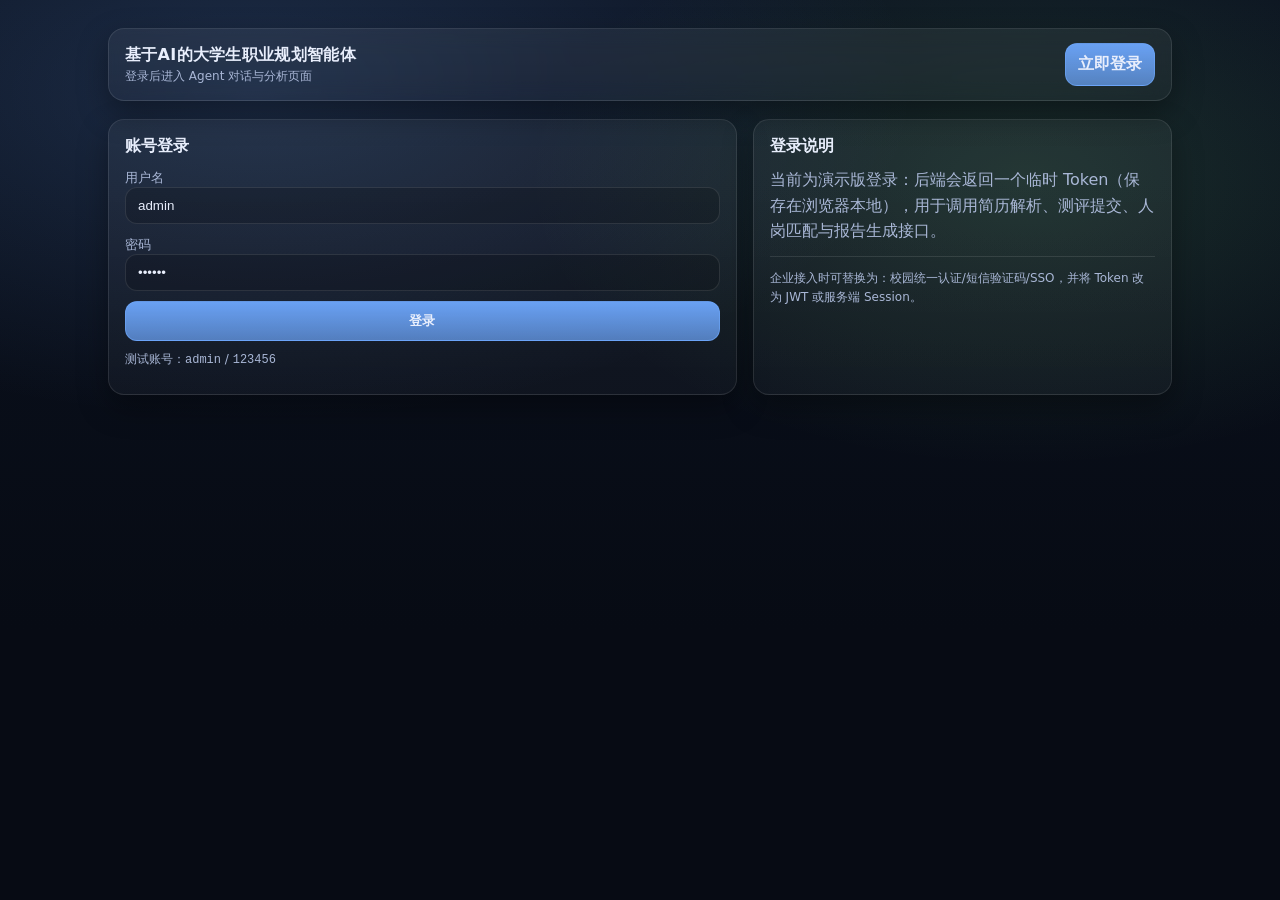
==== chat.html @ 09605bc5 "Initial commit: CareerAid AI project" ====
<!doctype html>
<html lang="zh-CN">
  <head>
    <meta charset="utf-8" />
    <meta name="viewport" content="width=device-width, initial-scale=1" />
    <title>Agent对话 - 基于AI的大学生职业规划智能体</title>
    <link rel="stylesheet" href="static/style.css" />
  </head>
  <body>
    <div class="container">
      <div class="topbar">
        <div class="brand">
          <div class="title">Agent 对话（核心）</div>
          <div class="subtitle">对话记录保存在 SQLite，跳转返回不丢失</div>
        </div>
        <div class="nav"></div>
      </div>

      <div class="card" style="margin-top:18px">
        <h2>对话区</h2>
        <div class="chat" id="chat" style="max-height:520px;overflow:auto"></div>
        <div class="hr"></div>
        <div class="form">
          <div>
            <label>输入框（回车发送）</label>
            <input id="input" placeholder="例如：请结合我的简历和测评，分析我适合的岗位，并给出短期行动计划" />
          </div>
          <div style="display:flex;gap:10px;flex-wrap:wrap">
            <button class="btn primary" id="send">发送</button>
            <span class="hint" id="status"></span>
          </div>
        </div>
      </div>
    </div>

    <script src="static/app.js"></script>
    <script>
      CareerAid.mountTopbar("chat");
      if (!CareerAid.requireAuth()) throw new Error("not authed");

      const chatEl = CareerAid.qs("chat");
      const inputEl = CareerAid.qs("input");
      const statusEl = CareerAid.qs("status");

      function addBubble(role, text) {
        const div = document.createElement("div");
        div.className = "bubble " + (role === "user" ? "user" : "ai");
        div.innerHTML =
          '<div class="who">' +
          (role === "user" ? "你" : "AI助手") +
          '</div><pre>' +
          CareerAid.escapeHtml(text) +
          "</pre>";
        chatEl.appendChild(div);
        chatEl.scrollTop = chatEl.scrollHeight;
      }

      async function refreshMe() {
        try {
          const me = await CareerAid.apiFetch("/me");
          const s = me.student || {};
          statusEl.textContent = "当前登录账号：" + (s.username || "") + "，学生ID：" + (s.id || "");
        } catch (e) {
          statusEl.textContent = e.message || String(e);
        }
      }

      async function loadHistory() {
        const data = await CareerAid.apiFetch("/chat/history?limit=200");
        chatEl.innerHTML = "";
        const msgs = data.messages || [];
        if (!msgs.length) {
          // 开场白（后端也会写入引导，但这里先展示）
          addBubble("ai", "你好！我是你的 AI 职业规划助手，先点击顶部【简历上传】按钮上传简历，我来为你解析个人能力画像吧～");
          return;
        }
        for (const m of msgs) {
          if (m.role === "user") addBubble("user", m.content);
          else if (m.role === "ai") addBubble("ai", m.content);
        }
      }

      async function send() {
        const text = inputEl.value.trim();
        if (!text) return;
        inputEl.value = "";
        addBubble("user", text);
        try {
          const res = await CareerAid.apiFetch("/chat/send", {
            method: "POST",
            headers: { "Content-Type": "application/json" },
            body: JSON.stringify({ text }),
          });
          addBubble("ai", res.reply || "（无回复）");
          await refreshMe();
        } catch (e) {
          addBubble("ai", "发送失败：" + (e.message || String(e)));
        }
      }

      CareerAid.qs("send").addEventListener("click", send);
      inputEl.addEventListener("keydown", (e) => {
        if (e.key === "Enter") {
          e.preventDefault();
          send();
        }
      });

      refreshMe();
      loadHistory();
    </script>
  </body>
</html>
---- static/style.css ----
/* 基础布局 */
:root{
  --bg:#0b1220;
  --panel:#0f1b33;
  --panel2:#101f3d;
  --text:#e8eefc;
  --muted:#a9b7d6;
  --primary:#6ea8fe;
  --primary2:#7ee787;
  --danger:#ff6b6b;
  --border:rgba(255,255,255,.10);
  --shadow:0 12px 30px rgba(0,0,0,.35);
  --radius:16px;
}
*{box-sizing:border-box}
html,body{height:100%}
body{
  margin:0;
  font-family: ui-sans-serif, system-ui, -apple-system, "Segoe UI", Roboto, Helvetica, Arial, "Microsoft YaHei", sans-serif;
  background: radial-gradient(1200px 600px at 20% 10%, rgba(110,168,254,.18), transparent 55%),
              radial-gradient(900px 520px at 80% 20%, rgba(126,231,135,.14), transparent 55%),
              linear-gradient(180deg, var(--bg), #070b14 70%);
  color:var(--text);
}
a{color:inherit;text-decoration:none}

.container{max-width:1100px;margin:0 auto;padding:28px 18px 48px}
.topbar{
  display:flex;align-items:center;justify-content:space-between;gap:14px;
  padding:14px 16px;border:1px solid var(--border);
  background:linear-gradient(180deg, rgba(255,255,255,.06), rgba(255,255,255,.03));
  border-radius:var(--radius);
  box-shadow:var(--shadow);
  position:sticky;top:14px;backdrop-filter: blur(10px);
}
.brand{
  display:flex;flex-direction:column;gap:2px;
}
.brand .title{font-weight:800;letter-spacing:.3px}
.brand .subtitle{color:var(--muted);font-size:12px}
.nav{
  display:flex;flex-wrap:wrap;gap:10px;justify-content:flex-end
}
.btn{
  border:1px solid var(--border);
  background:rgba(255,255,255,.06);
  color:var(--text);
  padding:10px 12px;border-radius:12px;
  cursor:pointer;
  transition:transform .06s ease, background .15s ease, border-color .15s ease;
  font-weight:650;
}
.btn:hover{background:rgba(255,255,255,.10);border-color:rgba(110,168,254,.45)}
.btn:active{transform:translateY(1px)}
.btn.primary{
  background:linear-gradient(180deg, rgba(110,168,254,.95), rgba(110,168,254,.70));
  border-color:rgba(110,168,254,.6);
}
.btn.success{
  background:linear-gradient(180deg, rgba(126,231,135,.95), rgba(126,231,135,.65));
  border-color:rgba(126,231,135,.55);
}
.btn.danger{
  background:rgba(255,107,107,.12);
  border-color:rgba(255,107,107,.35);
}

.grid{display:grid;grid-template-columns: 1.2fr .8fr;gap:16px;margin-top:18px}
@media (max-width: 900px){.grid{grid-template-columns:1fr}}

.card{
  border:1px solid var(--border);
  background:linear-gradient(180deg, rgba(255,255,255,.05), rgba(255,255,255,.03));
  border-radius:var(--radius);
  box-shadow:var(--shadow);
  padding:16px;
}
.card h2{margin:0 0 10px;font-size:16px}
.card p{margin:8px 0;color:var(--muted);line-height:1.6}

.form{
  display:grid;gap:10px
}
label{font-size:13px;color:var(--muted)}
input, textarea, select{
  width:100%;
  border:1px solid var(--border);
  background:rgba(0,0,0,.18);
  color:var(--text);
  padding:10px 12px;
  border-radius:12px;
  outline:none;
}
textarea{min-height:120px;resize:vertical}
.row{display:grid;grid-template-columns:1fr 1fr;gap:10px}
@media (max-width: 700px){.row{grid-template-columns:1fr}}

.hint{font-size:12px;color:var(--muted)}
.mono{font-family: ui-monospace, SFMono-Regular, Menlo, Monaco, Consolas, "Liberation Mono", "Courier New", monospace}
.badge{
  display:inline-flex;align-items:center;gap:6px;
  border:1px solid var(--border);
  padding:6px 10px;border-radius:999px;
  background:rgba(255,255,255,.06);
  color:var(--muted);
  font-size:12px;
}
.list{display:grid;gap:10px}
.item{
  border:1px solid var(--border);
  border-radius:14px;
  background:rgba(255,255,255,.04);
  padding:12px;
}
.item .meta{display:flex;gap:10px;flex-wrap:wrap;color:var(--muted);font-size:12px}
.item .title{font-weight:800;margin-bottom:6px}
.score{
  font-weight:900;
  color:var(--text);
}
.score.good{color:var(--primary2)}
.score.mid{color:var(--primary)}
.score.bad{color:var(--danger)}
.hr{height:1px;background:var(--border);margin:12px 0}

.chat{
  display:grid;gap:10px
}
.bubble{
  border:1px solid var(--border);
  background:rgba(255,255,255,.05);
  border-radius:16px;
  padding:12px 12px;
}
.bubble.user{border-color:rgba(110,168,254,.35);background:rgba(110,168,254,.10)}
.bubble.ai{border-color:rgba(126,231,135,.25);background:rgba(126,231,135,.08)}
.bubble .who{font-size:12px;color:var(--muted);margin-bottom:6px}
.bubble pre{
  margin:0;
  white-space:pre-wrap;
  word-break:break-word;
  line-height:1.6;
}

.footer-note{margin-top:16px;color:var(--muted);font-size:12px}
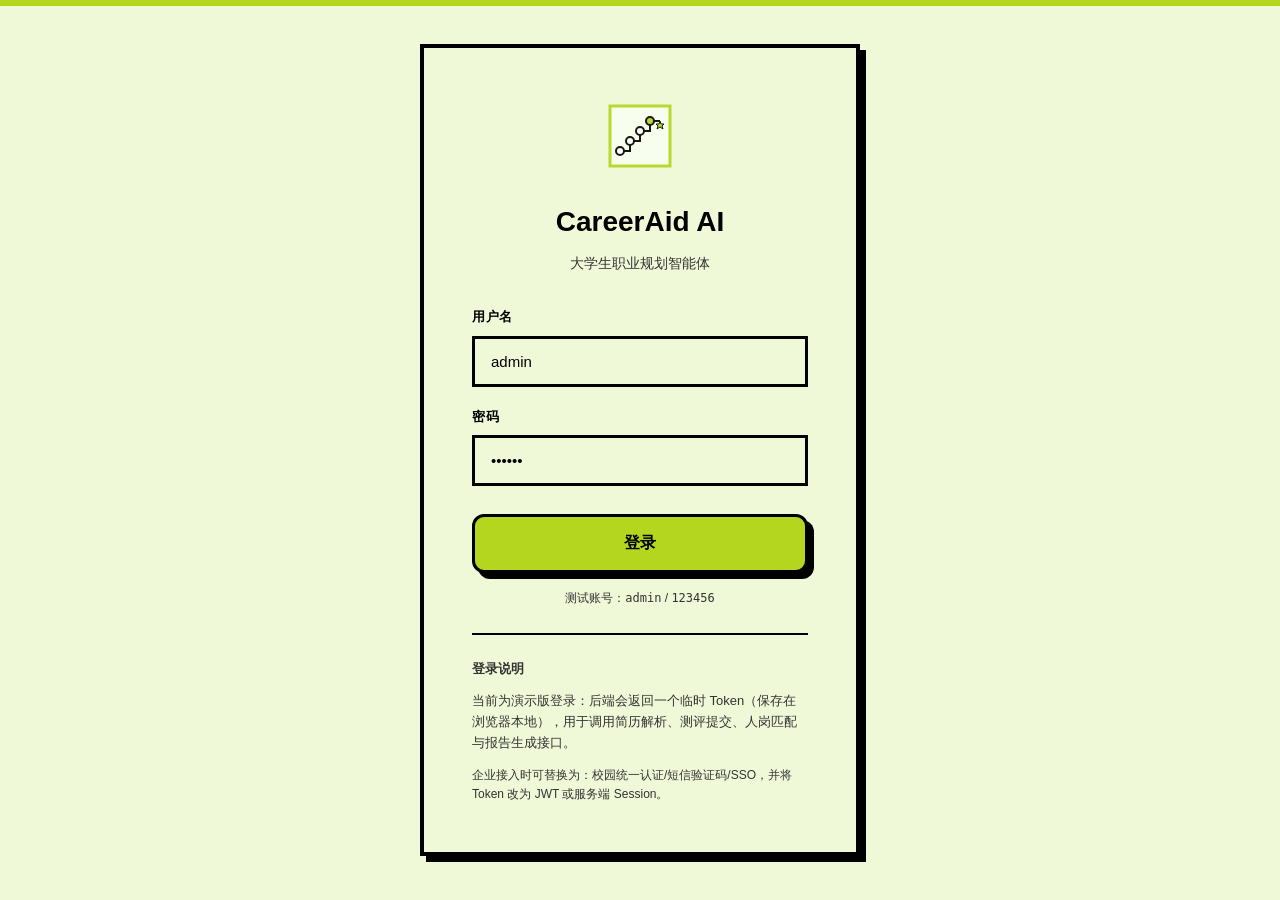
==== commit 25ac1139: "增加了博弈算法 岗位画像" ====
--- a/chat.html
+++ b/chat.html
@@ -3,80 +3,169 @@
   <head>
     <meta charset="utf-8" />
     <meta name="viewport" content="width=device-width, initial-scale=1" />
-    <title>Agent对话 - 基于AI的大学生职业规划智能体</title>
+    <title>AI对话 - CareerAid AI</title>
     <link rel="stylesheet" href="static/style.css" />
   </head>
   <body>
-    <div class="container">
-      <div class="topbar">
-        <div class="brand">
-          <div class="title">Agent 对话（核心）</div>
-          <div class="subtitle">对话记录保存在 SQLite，跳转返回不丢失</div>
+    <div class="app-layout">
+      <!-- 侧边栏 -->
+      <aside class="sidebar">
+        <div class="sidebar-brand">
+          <div class="logo">CareerAid AI</div>
+          <div class="tagline">大学生职业规划智能体</div>
         </div>
-        <div class="nav"></div>
-      </div>
-
-      <div class="card" style="margin-top:18px">
-        <h2>对话区</h2>
-        <div class="chat" id="chat" style="max-height:520px;overflow:auto"></div>
-        <div class="hr"></div>
-        <div class="form">
-          <div>
-            <label>输入框（回车发送）</label>
-            <input id="input" placeholder="例如：请结合我的简历和测评，分析我适合的岗位，并给出短期行动计划" />
-          </div>
-          <div style="display:flex;gap:10px;flex-wrap:wrap">
-            <button class="btn primary" id="send">发送</button>
-            <span class="hint" id="status"></span>
-          </div>
+        
+        <nav class="sidebar-nav">
+          <div class="nav-section">
+            <div class="nav-section-title">核心功能</div>
+            <a class="nav-item" href="upload.html">
+              <svg class="nav-icon" viewBox="0 0 24 24"><path d="M14 2H6a2 2 0 0 0-2 2v16a2 2 0 0 0 2 2h12a2 2 0 0 0 2-2V8z"/><polyline points="14 2 14 8 20 8"/><line x1="16" y1="13" x2="8" y2="13"/><line x1="16" y1="17" x2="8" y2="17"/><polyline points="10 9 9 9 8 9"/></svg>
+              简历解析
+            </a>
+            <a class="nav-item" href="test.html">
+              <svg class="nav-icon" viewBox="0 0 24 24"><circle cx="12" cy="12" r="10"/><path d="M9.09 9a3 3 0 0 1 5.83 1c0 2-3 3-3 3"/><line x1="12" y1="17" x2="12.01" y2="17"/></svg>
+              性格测评
+            </a>
+            <a class="nav-item" href="match.html">
+              <svg class="nav-icon" viewBox="0 0 24 24"><path d="M12 2l3.09 6.26L22 9.27l-5 4.87 1.18 6.88L12 17.77l-6.18 3.25L7 14.14 2 9.27l6.91-1.01L12 2z"/></svg>
+              人岗匹配
+            </a>
+            <a class="nav-item" href="report.html">
+              <svg class="nav-icon" viewBox="0 0 24 24"><path d="M14 2H6a2 2 0 0 0-2 2v16a2 2 0 0 0 2 2h12a2 2 0 0 0 2-2V8z"/><polyline points="14 2 14 8 20 8"/><line x1="16" y1="13" x2="8" y2="13"/><line x1="16" y1="17" x2="8" y2="17"/></svg>
+              报告生成
+            </a>
+          </div>
+          
+          <div class="nav-section">
+            <div class="nav-section-title">更多</div>
+            <a class="nav-item active" href="chat.html">
+              <svg class="nav-icon" viewBox="0 0 24 24"><path d="M21 11.5a8.38 8.38 0 0 1-.9 3.8 8.5 8.5 0 0 1-7.6 4.7 8.38 8.38 0 0 1-3.8-.9L3 21l1.9-5.7a8.38 8.38 0 0 1-.9-3.8 8.5 8.5 0 0 1 4.7-7.6 8.38 8.38 0 0 1 3.8-.9h.5a8.48 8.48 0 0 1 8 8v.5z"/></svg>
+              AI对话
+            </a>
+            <a class="nav-item" href="job.html">
+              <svg class="nav-icon" viewBox="0 0 24 24"><rect x="2" y="7" width="20" height="14" rx="2" ry="2"/><path d="M16 21V5a2 2 0 0 0-2-2h-4a2 2 0 0 0-2 2v16"/></svg>
+              岗位列表
+            </a>
+          </div>
+        </nav>
+        
+        <div class="sidebar-footer">
+          <div class="user-info" id="userInfo">
+            <div class="user-avatar">U</div>
+            <div class="user-meta">
+              <div class="user-name" id="userName">用户</div>
+              <div class="user-role">学生</div>
+            </div>
+          </div>
+          <button class="btn btn-danger" style="width:100%;margin-top:12px" id="logoutBtn">退出登录</button>
         </div>
-      </div>
+      </aside>
+
+      <!-- 主内容区 -->
+      <main class="main-content">
+        <header class="topbar">
+          <button class="menu-toggle" id="menuToggle">
+            <svg width="20" height="20" viewBox="0 0 24 24" fill="none" stroke="currentColor" stroke-width="2"><line x1="3" y1="12" x2="21" y2="12"/><line x1="3" y1="6" x2="21" y2="6"/><line x1="3" y1="18" x2="21" y2="18"/></svg>
+          </button>
+          <h1 class="topbar-title">AI对话</h1>
+          <div class="topbar-actions">
+            <span class="badge badge-secondary" id="status">加载中...</span>
+          </div>
+        </header>
+
+        <div class="page-content">
+          <!-- 单栏布局 -->
+          <div class="asymmetric-grid single">
+            <div class="card" style="padding:0;overflow:hidden">
+              <div class="card-header" style="margin:0;padding:20px 24px;border-bottom:var(--border-width) solid var(--border)">
+                <div>
+                  <h2 class="card-title">职业规划助手</h2>
+                  <p class="card-subtitle">基于你的简历和测评结果提供建议</p>
+                </div>
+                <!-- 简约线条插画 -->
+                <svg width="50" height="50" viewBox="0 0 60 60" class="illustration" style="opacity: 0.9;">
+                  <rect x="15" y="25" width="30" height="20" stroke="var(--primary)" stroke-width="2" fill="var(--primary-light)"/>
+                  <circle cx="30" cy="18" r="8" stroke="#000" stroke-width="2" fill="#fff"/>
+                  <line x1="22" y1="35" x2="38" y2="35" stroke="#000" stroke-width="2"/>
+                </svg>
+              </div>
+              
+              <!-- 聊天区域 -->
+              <div class="chat-messages" id="chat" style="height:500px;background:var(--bg)"></div>
+              
+              <!-- 输入区域 -->
+              <div class="chat-input-area" style="border-top:var(--border-width) solid var(--border);margin:0">
+                <input class="chat-input" id="input" placeholder="输入消息，回车发送...例如：请结合我的简历和测评，分析我适合的岗位" />
+                <button class="btn btn-primary" id="send" style="box-shadow:none">
+                  <svg width="18" height="18" viewBox="0 0 24 24" fill="none" stroke="currentColor" stroke-width="2"><line x1="22" y1="2" x2="11" y2="13"/><polygon points="22 2 15 22 11 13 2 9 22 2"/></svg>
+                </button>
+              </div>
+            </div>
+          </div>
+        </div>
+      </main>
     </div>
 
     <script src="static/app.js"></script>
     <script>
-      CareerAid.mountTopbar("chat");
       if (!CareerAid.requireAuth()) throw new Error("not authed");
+      
+      // 加载用户信息
+      CareerAid.apiFetch('/me').then(data => {
+        const s = data.student || {};
+        document.getElementById('userName').textContent = s.username || '用户';
+        document.querySelector('.user-avatar').textContent = (s.username || 'U')[0].toUpperCase();
+        document.getElementById('status').textContent = `当前账号：${s.username || ''}`;
+      }).catch((e) => {
+        document.getElementById('status').textContent = e.message || '加载失败';
+      });
+      
+      // 退出登录
+      document.getElementById('logoutBtn').addEventListener('click', () => {
+        CareerAid.clearToken();
+        window.location.href = 'index.html';
+      });
+      
+      // 移动端菜单
+      document.getElementById('menuToggle').addEventListener('click', () => {
+        document.querySelector('.sidebar').classList.toggle('open');
+      });
 
       const chatEl = CareerAid.qs("chat");
       const inputEl = CareerAid.qs("input");
-      const statusEl = CareerAid.qs("status");
 
       function addBubble(role, text) {
         const div = document.createElement("div");
-        div.className = "bubble " + (role === "user" ? "user" : "ai");
+        div.className = "chat-bubble " + (role === "user" ? "user" : "ai");
         div.innerHTML =
-          '<div class="who">' +
+          '<div class="chat-avatar">' +
+          (role === "user" ? "我" : "AI") +
+          '</div>' +
+          '<div class="chat-content">' +
+          '<div class="chat-author">' +
           (role === "user" ? "你" : "AI助手") +
-          '</div><pre>' +
+          '</div><div class="chat-text">' +
           CareerAid.escapeHtml(text) +
-          "</pre>";
+          "</div></div>";
         chatEl.appendChild(div);
         chatEl.scrollTop = chatEl.scrollHeight;
       }
 
-      async function refreshMe() {
+      async function loadHistory() {
         try {
-          const me = await CareerAid.apiFetch("/me");
-          const s = me.student || {};
-          statusEl.textContent = "当前登录账号：" + (s.username || "") + "，学生ID：" + (s.id || "");
+          const data = await CareerAid.apiFetch("/chat/history?limit=200");
+          chatEl.innerHTML = "";
+          const msgs = data.messages || [];
+          if (!msgs.length) {
+            addBubble("ai", "你好！我是你的 AI 职业规划助手，先点击侧边栏【简历解析】上传简历，我来为你解析个人能力画像吧～");
+            return;
+          }
+          for (const m of msgs) {
+            if (m.role === "user") addBubble("user", m.content);
+            else if (m.role === "ai") addBubble("ai", m.content);
+          }
         } catch (e) {
-          statusEl.textContent = e.message || String(e);
-        }
-      }
-
-      async function loadHistory() {
-        const data = await CareerAid.apiFetch("/chat/history?limit=200");
-        chatEl.innerHTML = "";
-        const msgs = data.messages || [];
-        if (!msgs.length) {
-          // 开场白（后端也会写入引导，但这里先展示）
-          addBubble("ai", "你好！我是你的 AI 职业规划助手，先点击顶部【简历上传】按钮上传简历，我来为你解析个人能力画像吧～");
-          return;
-        }
-        for (const m of msgs) {
-          if (m.role === "user") addBubble("user", m.content);
-          else if (m.role === "ai") addBubble("ai", m.content);
+          addBubble("ai", "加载历史记录失败：" + (e.message || String(e)));
         }
       }
 
@@ -92,7 +181,6 @@
             body: JSON.stringify({ text }),
           });
           addBubble("ai", res.reply || "（无回复）");
-          await refreshMe();
         } catch (e) {
           addBubble("ai", "发送失败：" + (e.message || String(e)));
         }
@@ -106,9 +194,7 @@
         }
       });
 
-      refreshMe();
       loadHistory();
     </script>
   </body>
 </html>
-
--- a/static/style.css
+++ b/static/style.css
@@ -1,145 +1,1433 @@
-/* 基础布局 */
-:root{
-  --bg:#0b1220;
-  --panel:#0f1b33;
-  --panel2:#101f3d;
-  --text:#e8eefc;
-  --muted:#a9b7d6;
-  --primary:#6ea8fe;
-  --primary2:#7ee787;
-  --danger:#ff6b6b;
-  --border:rgba(255,255,255,.10);
-  --shadow:0 12px 30px rgba(0,0,0,.35);
-  --radius:16px;
-}
-*{box-sizing:border-box}
-html,body{height:100%}
-body{
-  margin:0;
-  font-family: ui-sans-serif, system-ui, -apple-system, "Segoe UI", Roboto, Helvetica, Arial, "Microsoft YaHei", sans-serif;
-  background: radial-gradient(1200px 600px at 20% 10%, rgba(110,168,254,.18), transparent 55%),
-              radial-gradient(900px 520px at 80% 20%, rgba(126,231,135,.14), transparent 55%),
-              linear-gradient(180deg, var(--bg), #070b14 70%);
-  color:var(--text);
-}
-a{color:inherit;text-decoration:none}
+/* ============================================
+   Neo-Brutalism Design System
+   新粗野主义：嫩芽绿色+黑白配色、粗黑边框、圆角矩形
+   ============================================ */
 
-.container{max-width:1100px;margin:0 auto;padding:28px 18px 48px}
-.topbar{
-  display:flex;align-items:center;justify-content:space-between;gap:14px;
-  padding:14px 16px;border:1px solid var(--border);
-  background:linear-gradient(180deg, rgba(255,255,255,.06), rgba(255,255,255,.03));
-  border-radius:var(--radius);
-  box-shadow:var(--shadow);
-  position:sticky;top:14px;backdrop-filter: blur(10px);
-}
-.brand{
-  display:flex;flex-direction:column;gap:2px;
-}
-.brand .title{font-weight:800;letter-spacing:.3px}
-.brand .subtitle{color:var(--muted);font-size:12px}
-.nav{
-  display:flex;flex-wrap:wrap;gap:10px;justify-content:flex-end
-}
-.btn{
-  border:1px solid var(--border);
-  background:rgba(255,255,255,.06);
-  color:var(--text);
-  padding:10px 12px;border-radius:12px;
-  cursor:pointer;
-  transition:transform .06s ease, background .15s ease, border-color .15s ease;
-  font-weight:650;
-}
-.btn:hover{background:rgba(255,255,255,.10);border-color:rgba(110,168,254,.45)}
-.btn:active{transform:translateY(1px)}
-.btn.primary{
-  background:linear-gradient(180deg, rgba(110,168,254,.95), rgba(110,168,254,.70));
-  border-color:rgba(110,168,254,.6);
-}
-.btn.success{
-  background:linear-gradient(180deg, rgba(126,231,135,.95), rgba(126,231,135,.65));
-  border-color:rgba(126,231,135,.55);
-}
-.btn.danger{
-  background:rgba(255,107,107,.12);
-  border-color:rgba(255,107,107,.35);
-}
-
-.grid{display:grid;grid-template-columns: 1.2fr .8fr;gap:16px;margin-top:18px}
-@media (max-width: 900px){.grid{grid-template-columns:1fr}}
-
-.card{
-  border:1px solid var(--border);
-  background:linear-gradient(180deg, rgba(255,255,255,.05), rgba(255,255,255,.03));
-  border-radius:var(--radius);
-  box-shadow:var(--shadow);
-  padding:16px;
-}
-.card h2{margin:0 0 10px;font-size:16px}
-.card p{margin:8px 0;color:var(--muted);line-height:1.6}
-
-.form{
-  display:grid;gap:10px
-}
-label{font-size:13px;color:var(--muted)}
-input, textarea, select{
-  width:100%;
-  border:1px solid var(--border);
-  background:rgba(0,0,0,.18);
-  color:var(--text);
-  padding:10px 12px;
-  border-radius:12px;
-  outline:none;
-}
-textarea{min-height:120px;resize:vertical}
-.row{display:grid;grid-template-columns:1fr 1fr;gap:10px}
-@media (max-width: 700px){.row{grid-template-columns:1fr}}
-
-.hint{font-size:12px;color:var(--muted)}
-.mono{font-family: ui-monospace, SFMono-Regular, Menlo, Monaco, Consolas, "Liberation Mono", "Courier New", monospace}
-.badge{
-  display:inline-flex;align-items:center;gap:6px;
-  border:1px solid var(--border);
-  padding:6px 10px;border-radius:999px;
-  background:rgba(255,255,255,.06);
-  color:var(--muted);
-  font-size:12px;
-}
-.list{display:grid;gap:10px}
-.item{
-  border:1px solid var(--border);
-  border-radius:14px;
-  background:rgba(255,255,255,.04);
-  padding:12px;
-}
-.item .meta{display:flex;gap:10px;flex-wrap:wrap;color:var(--muted);font-size:12px}
-.item .title{font-weight:800;margin-bottom:6px}
-.score{
-  font-weight:900;
-  color:var(--text);
-}
-.score.good{color:var(--primary2)}
-.score.mid{color:var(--primary)}
-.score.bad{color:var(--danger)}
-.hr{height:1px;background:var(--border);margin:12px 0}
-
-.chat{
-  display:grid;gap:10px
-}
-.bubble{
-  border:1px solid var(--border);
-  background:rgba(255,255,255,.05);
-  border-radius:16px;
-  padding:12px 12px;
-}
-.bubble.user{border-color:rgba(110,168,254,.35);background:rgba(110,168,254,.10)}
-.bubble.ai{border-color:rgba(126,231,135,.25);background:rgba(126,231,135,.08)}
-.bubble .who{font-size:12px;color:var(--muted);margin-bottom:6px}
-.bubble pre{
-  margin:0;
-  white-space:pre-wrap;
-  word-break:break-word;
-  line-height:1.6;
-}
-
-.footer-note{margin-top:16px;color:var(--muted);font-size:12px}
+   :root {
+    /* 核心配色 - 黄绿色主题 */
+    --bg: #f0f9d7;
+    --bg-secondary: #f8fff0;
+    --text: #000000;
+    --text-muted: #333333;
+    --text-light: #666666;
+    
+    /* 黄绿色主色调 */
+    --primary: #b4d61f;
+    --primary-dark: #92b31a;
+    --primary-light: #f8fff0;
+    
+    /* 强调色 */
+    --accent: #b4d61f;
+    --accent-dark: #92b31a;
+    --accent-light: #f8fff0;
+    
+    /* 边框 - 粗黑边框 */
+    --border: #000000;
+    --border-width: 3px;
+    --border-width-thick: 4px;
+    
+    /* 圆角 - 粗野主义圆角 */
+    --radius-sm: 8px;
+    --radius-md: 12px;
+    --radius-lg: 16px;
+    --radius-xl: 20px;
+    
+    /* 阴影 - 粗野主义偏移阴影 */
+    --shadow: 6px 6px 0px #000000;
+    --shadow-sm: 3px 3px 0px #000000;
+    --shadow-primary: 6px 6px 0px var(--primary-dark);
+    
+    /* 尺寸 */
+    --sidebar-width: 280px;
+    --header-height: 70px;
+  }
+  
+  * {
+    box-sizing: border-box;
+    margin: 0;
+    padding: 0;
+  }
+  
+  html, body {
+    height: 100%;
+    font-family: "Inter", "SF Pro Display", -apple-system, BlinkMacSystemFont, "Segoe UI", Roboto, "Helvetica Neue", Arial, "Noto Sans SC", "PingFang SC", "Microsoft YaHei", sans-serif;
+    background: var(--bg);
+    color: var(--text);
+    line-height: 1.6;
+  }
+  
+  /* 新粗野主义背景 */
+  body {
+    background: var(--bg);
+    position: relative;
+    margin: 0;
+    padding: 0;
+    min-height: 100vh;
+  }
+  
+  body::before {
+    content: "";
+    position: fixed;
+    top: 0;
+    left: 0;
+    right: 0;
+    bottom: 0;
+    background-image: 
+      linear-gradient(90deg, rgba(0, 0, 0, 0.02) 1px, transparent 1px),
+      linear-gradient(rgba(0, 0, 0, 0.02) 1px, transparent 1px);
+    background-size: 40px 40px;
+    pointer-events: none;
+    z-index: -1;
+  }
+  
+  /* ============================================
+     布局系统 - 侧边栏 + 非对称主内容区
+     ============================================ */
+  
+  .app-layout {
+    display: flex;
+    min-height: 100vh;
+  }
+  
+  /* 侧边栏 - 新粗野主义风格 */
+  .sidebar {
+    width: var(--sidebar-width);
+    background: #ffffff;
+    border-right: var(--border-width-thick) solid var(--border);
+    display: flex;
+    flex-direction: column;
+    position: fixed;
+    left: 0;
+    top: 0;
+    bottom: 0;
+    z-index: 100;
+    box-shadow: var(--shadow);
+  }
+  
+  .sidebar-brand {
+    padding: 24px 20px;
+    border-bottom: var(--border-width) solid var(--border);
+    background: var(--primary);
+    color: var(--text);
+  }
+  
+  .sidebar-brand .logo {
+    font-size: 24px;
+    font-weight: 900;
+    letter-spacing: -0.5px;
+    line-height: 1.2;
+    color: var(--text);
+  }
+  
+  .sidebar-brand .tagline {
+    font-size: 12px;
+    color: var(--text);
+    margin-top: 6px;
+    font-weight: 600;
+  }
+  
+  /* 功能板块导航 */
+  .sidebar-nav {
+    flex: 1;
+    padding: 16px;
+    overflow-y: auto;
+  }
+  
+  .nav-section {
+    margin-bottom: 24px;
+  }
+  
+  .nav-section-title {
+    font-size: 11px;
+    font-weight: 700;
+    color: var(--text);
+    padding: 0 12px;
+    margin-bottom: 8px;
+    text-transform: uppercase;
+    letter-spacing: 1px;
+    border-bottom: var(--border-width) solid var(--border);
+    padding-bottom: 4px;
+  }
+  
+  .nav-item {
+    display: flex;
+    align-items: center;
+    gap: 12px;
+    padding: 14px 16px;
+    margin-bottom: 8px;
+    border: var(--border-width) solid var(--border);
+    border-radius: var(--radius-md);
+    background: #ffffff;
+    color: var(--text);
+    text-decoration: none;
+    font-weight: 600;
+    font-size: 14px;
+    transition: all 0.2s ease;
+    cursor: pointer;
+    box-shadow: var(--shadow-sm);
+  }
+  
+  .nav-item:hover {
+    background: var(--primary);
+    transform: translate(-2px, -2px);
+    box-shadow: var(--shadow);
+  }
+  
+  .nav-item.active {
+    background: var(--primary);
+    color: var(--text);
+    font-weight: 700;
+    transform: translate(-2px, -2px);
+    box-shadow: var(--shadow);
+  }
+  
+  .nav-item.active .nav-icon {
+    stroke: var(--text);
+  }
+  
+  .nav-icon {
+    width: 20px;
+    height: 20px;
+    flex-shrink: 0;
+    stroke: currentColor;
+    fill: none;
+    stroke-width: 2;
+  }
+  
+  .sidebar-footer {
+    padding: 16px;
+    border-top: var(--border-width) solid var(--border);
+  }
+  
+  .user-info {
+    display: flex;
+    align-items: center;
+    gap: 12px;
+    padding: 12px;
+    border: var(--border-width) solid var(--border);
+    background: #ffffff;
+  }
+  
+  .user-avatar {
+    width: 36px;
+    height: 36px;
+    background: var(--primary);
+    border: 2px solid var(--border);
+    display: flex;
+    align-items: center;
+    justify-content: center;
+    font-weight: 700;
+    font-size: 14px;
+    color: white;
+  }
+  
+  .user-meta {
+    flex: 1;
+    min-width: 0;
+  }
+  
+  .user-name {
+    font-weight: 700;
+    font-size: 13px;
+    white-space: nowrap;
+    overflow: hidden;
+    text-overflow: ellipsis;
+  }
+  
+  .user-role {
+    font-size: 11px;
+    color: var(--text-muted);
+  }
+  
+  /* 主内容区 */
+  .main-content {
+    flex: 1;
+    margin-left: var(--sidebar-width);
+    display: flex;
+    flex-direction: column;
+    min-height: 100vh;
+  }
+  
+  /* 顶部栏 */
+  .topbar {
+    height: var(--header-height);
+    background: #ffffff;
+    border-bottom: var(--border-width-thick) solid var(--border);
+    display: flex;
+    align-items: center;
+    justify-content: space-between;
+    padding: 0 32px;
+    position: sticky;
+    top: 0;
+    z-index: 50;
+    box-shadow: var(--shadow);
+  }
+  
+  .topbar-title {
+    font-size: 28px;
+    font-weight: 900;
+    letter-spacing: -0.5px;
+    color: var(--text);
+    text-transform: uppercase;
+  }
+  
+  .topbar-actions {
+    display: flex;
+    gap: 12px;
+  }
+  
+  /* 页面内容 */
+  .page-content {
+    flex: 1;
+    padding: 32px;
+    max-width: 1400px;
+  }
+  
+  /* ============================================
+     非对称网格布局 - 新粗野主义风格
+     ============================================ */
+  
+  .asymmetric-grid {
+    display: grid;
+    grid-template-columns: 1.5fr 0.5fr;
+    gap: 32px;
+    align-items: start;
+  }
+  
+  .asymmetric-grid.reverse {
+    grid-template-columns: 0.5fr 1.5fr;
+  }
+  
+  .asymmetric-grid.single {
+    grid-template-columns: 1fr;
+    max-width: 900px;
+  }
+  
+  .asymmetric-grid.three-col {
+    grid-template-columns: 1fr 1fr 1fr;
+    gap: 24px;
+  }
+  
+  @media (max-width: 1100px) {
+    .asymmetric-grid,
+    .asymmetric-grid.reverse,
+    .asymmetric-grid.three-col {
+      grid-template-columns: 1fr;
+      gap: 24px;
+    }
+  }
+  
+  /* ============================================
+     卡片组件 - 新粗野主义风格
+     ============================================ */
+  
+  .card {
+    background: #ffffff;
+    border: var(--border-width-thick) solid var(--border);
+    border-radius: var(--radius-lg);
+    box-shadow: var(--shadow);
+    padding: 24px;
+    position: relative;
+    transition: all 0.2s ease;
+  }
+  
+  .card:hover {
+    box-shadow: var(--shadow-primary);
+    transform: translate(-2px, -2px);
+  }
+  
+  .card-header {
+    display: flex;
+    align-items: flex-start;
+    justify-content: space-between;
+    margin-bottom: 20px;
+    padding-bottom: 16px;
+    border-bottom: 1px solid var(--border);
+  }
+  
+  .card-title {
+    font-size: 20px;
+    font-weight: 700;
+    letter-spacing: -0.3px;
+    color: var(--text);
+  }
+  
+  .card-subtitle {
+    font-size: 13px;
+    color: var(--text-muted);
+    margin-top: 4px;
+    font-weight: 500;
+  }
+  
+  /* 卡片变体 - pastel色系 */
+  .card-accent {
+    background: #ffffff;
+    border-color: var(--primary);
+  }
+  
+  .card-featured {
+    background: #ffffff;
+    border-color: var(--primary);
+    box-shadow: var(--shadow-md);
+  }
+  
+  .card-coral {
+    background: #ffffff;
+    border-color: var(--primary);
+  }
+  
+  .card-lavender {
+    background: #ffffff;
+    border-color: var(--primary);
+  }
+  
+  .card-mint {
+    background: #ffffff;
+    border-color: var(--primary);
+  }
+  
+  .card-terracotta {
+    background: #ffffff;
+    border-color: var(--primary);
+  }
+  
+  .card-pink {
+    background: #ffffff;
+    border-color: var(--primary);
+  }
+  
+  .card-sapphire {
+    background: #ffffff;
+    border-color: var(--primary);
+  }
+  
+  .card-orange {
+    background: #ffffff;
+    border-color: var(--primary);
+    box-shadow: 8px 8px 0px var(--primary);
+    transition: all 0.15s ease;
+  }
+  
+  .card-purple {
+    background: #ffffff;
+    border-color: var(--primary);
+    box-shadow: 8px 8px 0px var(--primary);
+    transition: all 0.15s ease;
+  }
+  
+  .card-green {
+    background: #ffffff;
+    border-color: var(--primary);
+    box-shadow: 8px 8px 0px var(--primary);
+    transition: all 0.15s ease;
+  }
+  
+  .card-blue {
+    background: #ffffff;
+    border-color: var(--primary);
+    box-shadow: 8px 8px 0px var(--primary);
+    transition: all 0.15s ease;
+  }
+  
+  /* ============================================
+     按钮组件 - 新粗野主义风格
+     ============================================ */
+  
+  .btn {
+    display: inline-flex;
+    align-items: center;
+    justify-content: center;
+    gap: 8px;
+    padding: 12px 24px;
+    font-size: 14px;
+    font-weight: 700;
+    border: var(--border-width) solid var(--border);
+    border-radius: var(--radius-md);
+    background: #ffffff;
+    color: var(--text);
+    cursor: pointer;
+    text-decoration: none;
+    box-shadow: var(--shadow-sm);
+    transition: all 0.2s ease;
+    white-space: nowrap;
+  }
+  
+  .btn:hover {
+    transform: translate(-2px, -2px);
+    box-shadow: var(--shadow);
+  }
+  
+  .btn:active {
+    transform: translate(0, 0);
+    box-shadow: var(--shadow-sm);
+  }
+  
+  .btn-primary {
+    background: var(--primary);
+    color: var(--text);
+    border-color: var(--border);
+    box-shadow: var(--shadow);
+  }
+  
+  .btn-primary:hover {
+    background: var(--primary-dark);
+    transform: translate(-2px, -2px);
+    box-shadow: var(--shadow-primary);
+  }
+  
+  .btn-secondary {
+    background: var(--bg-secondary);
+    border-color: var(--border-dark);
+  }
+  
+  .btn-ghost {
+    background: transparent;
+    box-shadow: none;
+    border-color: var(--border);
+  }
+  
+  .btn-ghost:hover {
+    background: var(--bg-secondary);
+  }
+  
+  /* pastel色系按钮 */
+  .btn-coral {
+    background: var(--coral);
+    color: white;
+    border-color: var(--coral);
+  }
+  
+  .btn-coral:hover {
+    background: #e88a7a;
+    border-color: #e88a7a;
+  }
+  
+  .btn-lavender {
+    background: var(--lavender);
+    color: var(--text);
+    border-color: var(--lavender);
+  }
+  
+  .btn-lavender:hover {
+    background: #b8a8ee;
+    border-color: #b8a8ee;
+  }
+  
+  .btn-mint {
+    background: var(--mint);
+    color: var(--text);
+    border-color: var(--mint);
+  }
+  
+  .btn-mint:hover {
+    background: #7fd8b8;
+    border-color: #7fd8b8;
+  }
+  
+  .btn-terracotta {
+    background: var(--terracotta);
+    color: white;
+    border-color: var(--terracotta);
+  }
+  
+  .btn-terracotta:hover {
+    background: #d8986c;
+    border-color: #d8986c;
+    transform: translate(-2px, -2px);
+  }
+  
+  /* 修复：移除多余的右大括号 */
+  
+  .btn-purple {
+    background: var(--accent-purple);
+    color: white;
+    border-color: var(--border);
+    box-shadow: 4px 4px 0px #6600cc;
+  }
+  
+  .btn-purple:hover {
+    background: #6600cc;
+    box-shadow: 6px 6px 0px var(--border);
+    transform: translate(-2px, -2px);
+  }
+  
+  .btn-green {
+    background: var(--accent-green);
+    color: var(--text);
+    border-color: var(--border);
+    box-shadow: 4px 4px 0px #009944;
+  }
+  
+  .btn-green:hover {
+    background: #009944;
+    box-shadow: 6px 6px 0px var(--border);
+    transform: translate(-2px, -2px);
+  }
+  
+  .btn-danger {
+    background: #e57373;
+    color: white;
+    border-color: var(--border);
+    box-shadow: 4px 4px 0px #c62828;
+  }
+  
+  .btn-danger:hover {
+    background: #ef5350;
+    box-shadow: 6px 6px 0px var(--border);
+    transform: translate(-2px, -2px);
+  }
+  
+  .btn-sm {
+    padding: 8px 16px;
+    font-size: 13px;
+  }
+  
+  .btn-lg {
+    padding: 16px 32px;
+    font-size: 16px;
+  }
+  
+  /* ============================================
+     表单组件
+     ============================================ */
+  
+  .form-group {
+    margin-bottom: 20px;
+  }
+  
+  .form-label {
+    display: block;
+    font-size: 13px;
+    font-weight: 700;
+    margin-bottom: 8px;
+    text-transform: uppercase;
+    letter-spacing: 0.5px;
+  }
+  
+  .form-input,
+  .form-textarea,
+  .form-select {
+    width: 100%;
+    padding: 14px 16px;
+    font-size: 15px;
+    border: var(--border-width) solid var(--border);
+    border-radius: var(--radius-md);
+    background: #ffffff;
+    color: var(--text);
+    outline: none;
+    transition: all 0.2s ease;
+    box-shadow: var(--shadow-sm);
+  }
+  
+  .form-input:focus,
+  .form-textarea:focus,
+  .form-select:focus {
+    border-color: var(--border);
+    box-shadow: var(--shadow);
+    transform: translate(-2px, -2px);
+  }
+  
+  .form-textarea {
+    min-height: 120px;
+    resize: vertical;
+  }
+  
+  .form-hint {
+    font-size: 12px;
+    color: var(--text-muted);
+    margin-top: 6px;
+  }
+  
+  .form-row {
+    display: grid;
+    grid-template-columns: 1fr 1fr;
+    gap: 16px;
+  }
+  
+  @media (max-width: 600px) {
+    .form-row {
+      grid-template-columns: 1fr;
+    }
+  }
+  
+  /* 文件上传 */
+  .file-upload {
+    border: 2px dashed var(--border);
+    border-radius: var(--radius-lg);
+    padding: 32px;
+    text-align: center;
+    background: var(--bg-secondary);
+    cursor: pointer;
+    transition: all 0.15s ease;
+  }
+  
+  .file-upload:hover {
+    border-style: solid;
+    background: var(--bg);
+    box-shadow: var(--shadow-sm);
+  }
+  
+  /* ============================================
+     量表选择组件 - 新粗野主义风格
+     ============================================ */
+  
+  .scale-options {
+    display: flex;
+    gap: 10px;
+    margin-bottom: 12px;
+  }
+  
+  .scale-option {
+    flex: 1;
+    padding: 16px 12px;
+    border: var(--border-width) solid var(--border);
+    border-radius: var(--radius-md);
+    background: #ffffff;
+    color: var(--text);
+    text-align: center;
+    font-weight: 700;
+    font-size: 14px;
+    cursor: pointer;
+    transition: all 0.2s ease;
+    box-shadow: var(--shadow-sm);
+  }
+  
+  .scale-option:hover {
+    transform: translate(-2px, -2px);
+    box-shadow: var(--shadow);
+    background: var(--primary);
+    border-color: var(--border);
+  }
+  
+  .scale-option.selected {
+    background: var(--primary-dark);
+    color: var(--text);
+    border-color: var(--border);
+    box-shadow: var(--shadow);
+    transform: translate(-2px, -2px);
+  }
+  
+  .scale-labels {
+    display: flex;
+    justify-content: space-between;
+    font-size: 11px;
+    color: var(--text-muted);
+    font-weight: 600;
+    text-transform: uppercase;
+    letter-spacing: 0.5px;
+  }
+  
+  /* ============================================
+     列表和项目
+     ============================================ */
+  
+  .list {
+    display: flex;
+    flex-direction: column;
+    gap: 12px;
+  }
+  
+  .list-item {
+    border: var(--border-width) solid var(--border);
+    padding: 16px;
+    background: var(--bg);
+    transition: all 0.15s ease;
+  }
+  
+  .list-item:hover {
+    box-shadow: var(--shadow-sm);
+    transform: translate(-2px, -2px);
+  }
+  
+  .list-item-title {
+    font-weight: 700;
+    font-size: 15px;
+    margin-bottom: 6px;
+  }
+  
+  .list-item-meta {
+    display: flex;
+    gap: 8px;
+    flex-wrap: wrap;
+    font-size: 12px;
+    color: var(--text-muted);
+  }
+  
+  /* ============================================
+     标签和徽章
+     ============================================ */
+  
+  .badge {
+    display: inline-flex;
+    align-items: center;
+    padding: 6px 12px;
+    font-size: 12px;
+    font-weight: 700;
+    border: 2px solid var(--border);
+    background: var(--bg);
+  }
+  
+  .badge-primary {
+    background: var(--primary);
+    color: white;
+  }
+  
+  .badge-secondary {
+    background: var(--bg-secondary);
+  }
+  
+  .badge-accent {
+    background: var(--primary-light);
+    color: var(--primary-dark);
+    border-color: var(--primary);
+  }
+  
+  /* ============================================
+     对话/聊天组件
+     ============================================ */
+  
+  .chat-container {
+    display: flex;
+    flex-direction: column;
+    height: 600px;
+    border: var(--border-width) solid var(--border);
+    background: var(--bg);
+  }
+  
+  .chat-messages {
+    flex: 1;
+    overflow-y: auto;
+    padding: 20px;
+    display: flex;
+    flex-direction: column;
+    gap: 16px;
+  }
+  
+  .chat-bubble {
+    display: flex;
+    gap: 12px;
+    max-width: 80%;
+  }
+  
+  .chat-bubble.user {
+    align-self: flex-end;
+    flex-direction: row-reverse;
+  }
+  
+  .chat-avatar {
+    width: 40px;
+    height: 40px;
+    border: var(--border-width) solid var(--border);
+    background: var(--bg-secondary);
+    display: flex;
+    align-items: center;
+    justify-content: center;
+    font-weight: 700;
+    font-size: 14px;
+    flex-shrink: 0;
+  }
+  
+  .chat-bubble.user .chat-avatar {
+    background: var(--primary);
+    color: white;
+  }
+  
+  .chat-content {
+    border: var(--border-width) solid var(--border);
+    padding: 16px;
+    background: var(--bg);
+    box-shadow: var(--shadow-sm);
+  }
+  
+  .chat-bubble.user .chat-content {
+    background: var(--primary-light);
+  }
+  
+  .chat-author {
+    font-size: 12px;
+    font-weight: 700;
+    margin-bottom: 6px;
+    text-transform: uppercase;
+    letter-spacing: 0.5px;
+  }
+  
+  .chat-text {
+    font-size: 14px;
+    line-height: 1.6;
+    white-space: pre-wrap;
+  }
+  
+  .chat-input-area {
+    border-top: var(--border-width) solid var(--border);
+    padding: 16px;
+    background: var(--bg-secondary);
+    display: flex;
+    gap: 12px;
+  }
+  
+  .chat-input {
+    flex: 1;
+    padding: 14px 16px;
+    font-size: 15px;
+    border: var(--border-width) solid var(--border);
+    background: var(--bg);
+    outline: none;
+  }
+  
+  .chat-input:focus {
+    box-shadow: 4px 4px 0px var(--primary);
+    transform: translate(-2px, -2px);
+  }
+  
+  /* ============================================
+     评分/测评组件
+     ============================================ */
+  
+  .scale-options {
+    display: grid;
+    grid-template-columns: repeat(5, 1fr);
+    gap: 8px;
+  }
+  
+  .scale-option {
+    border: var(--border-width) solid var(--border);
+    padding: 12px 8px;
+    text-align: center;
+    cursor: pointer;
+    background: var(--bg);
+    font-size: 13px;
+    font-weight: 600;
+    transition: all 0.1s ease;
+  }
+  
+  .scale-option:hover {
+    background: var(--bg-secondary);
+  }
+  
+  .scale-option.selected {
+    background: var(--primary);
+    color: white;
+  }
+  
+  .scale-labels {
+    display: flex;
+    justify-content: space-between;
+    font-size: 11px;
+    color: var(--text-muted);
+    margin-top: 6px;
+    padding: 0 4px;
+  }
+  
+  /* ============================================
+     进度和状态
+     ============================================ */
+  
+  .progress-bar {
+    height: 8px;
+    background: var(--bg-secondary);
+    border: 2px solid var(--border);
+    overflow: hidden;
+  }
+  
+  .progress-fill {
+    height: 100%;
+    background: var(--primary);
+    transition: width 0.3s ease;
+  }
+  
+  /* ============================================
+     简约线条插画 - 新粗野主义风格
+     ============================================ */
+  
+  .illustration {
+    stroke: var(--border);
+    stroke-width: 3;
+    fill: none;
+  }
+  
+  .illustration-fill {
+    fill: var(--primary);
+    stroke: var(--border);
+    stroke-width: 2;
+    opacity: 0.8;
+  }
+  
+  .hero-illustration {
+    width: 100%;
+    max-width: 400px;
+    margin: 0 auto;
+    filter: drop-shadow(4px 4px 0px var(--border));
+    opacity: 0.9;
+  }
+  
+  /* 几何装饰 */
+  .geo-decoration {
+    position: absolute;
+    pointer-events: none;
+  }
+  
+  .geo-square {
+    width: 40px;
+    height: 40px;
+    border: var(--border-width-thick) solid var(--border);
+    background: var(--primary);
+    transform: rotate(45deg);
+    box-shadow: var(--shadow-sm);
+  }
+  
+  .geo-line {
+    width: 60px;
+    height: 4px;
+    background: var(--border);
+    transform: rotate(-15deg);
+  }
+  
+  /* ============================================
+     工具类
+     ============================================ */
+  
+  .mono {
+    font-family: "JetBrains Mono", "Fira Code", "SF Mono", Consolas, Monaco, monospace;
+  }
+  
+  .text-center { text-align: center; }
+  .text-right { text-align: right; }
+  .text-muted { color: var(--text-muted); }
+  .text-primary { color: var(--primary); }
+  
+  .mt-1 { margin-top: 8px; }
+  .mt-2 { margin-top: 16px; }
+  .mt-3 { margin-top: 24px; }
+  .mt-4 { margin-top: 32px; }
+  
+  .mb-1 { margin-bottom: 8px; }
+  .mb-2 { margin-bottom: 16px; }
+  .mb-3 { margin-bottom: 24px; }
+  .mb-4 { margin-bottom: 32px; }
+  
+  .flex { display: flex; }
+  .flex-col { flex-direction: column; }
+  .items-center { align-items: center; }
+  .justify-between { justify-content: space-between; }
+  .gap-2 { gap: 8px; }
+  .gap-3 { gap: 12px; }
+  .gap-4 { gap: 16px; }
+  
+  .hidden { display: none !important; }
+  
+  /* ============================================
+     首页 Hero 区域
+     ============================================ */
+  
+  .hero-section {
+    display: grid;
+    grid-template-columns: 1.2fr 0.8fr;
+    gap: 48px;
+    align-items: center;
+    min-height: calc(100vh - var(--header-height) - 64px);
+    padding: 32px 0;
+  }
+  
+  .hero-content {
+    max-width: 600px;
+  }
+  
+  .hero-kicker {
+    display: flex;
+    gap: 12px;
+    margin-bottom: 24px;
+  }
+  
+  .hero-title {
+    font-size: 56px;
+    font-weight: 900;
+    line-height: 1.1;
+    letter-spacing: -2px;
+    margin-bottom: 24px;
+  }
+  
+  .hero-subtitle {
+    font-size: 18px;
+    color: var(--text-muted);
+    margin-bottom: 32px;
+    line-height: 1.7;
+  }
+  
+  .hero-actions {
+    display: flex;
+    gap: 16px;
+    flex-wrap: wrap;
+  }
+  
+  .hero-visual {
+    position: relative;
+    display: flex;
+    align-items: center;
+    justify-content: center;
+  }
+  
+  .hero-card-visual {
+    width: 100%;
+    max-width: 380px;
+    aspect-ratio: 1;
+    border: var(--border-width-thick) solid var(--border);
+    background: var(--bg);
+    box-shadow: var(--shadow);
+    position: relative;
+    display: flex;
+    flex-direction: column;
+    padding: 24px;
+  }
+  
+  .hero-card-visual::before {
+    content: "";
+    position: absolute;
+    top: -20px;
+    right: -20px;
+    width: 100%;
+    height: 100%;
+    border: var(--border-width) solid var(--primary);
+    z-index: -1;
+  }
+  
+  .card-header-bar {
+    display: flex;
+    gap: 8px;
+    margin-bottom: 16px;
+  }
+  
+  .card-dot {
+    width: 12px;
+    height: 12px;
+    border: 2px solid var(--border);
+    border-radius: 50%;
+  }
+  
+  .card-dot.red { background: #ef4444; }
+  .card-dot.yellow { background: #f59e0b; }
+  .card-dot.green { background: #10b981; }
+  
+  /* ============================================
+     登录页面
+     ============================================ */
+  
+  .login-layout {
+    min-height: 100vh;
+    display: flex;
+    align-items: center;
+    justify-content: center;
+    padding: 32px;
+    background: var(--bg);
+  }
+  
+  .login-card {
+    width: 100%;
+    max-width: 440px;
+    border: var(--border-width-thick) solid var(--border);
+    box-shadow: var(--shadow);
+    background: var(--bg);
+    padding: 48px;
+  }
+  
+  .login-card::before {
+    content: "";
+    position: absolute;
+    top: 0;
+    left: 0;
+    right: 0;
+    height: 6px;
+    background: var(--primary);
+  }
+  
+  .login-logo {
+    text-align: center;
+    margin-bottom: 32px;
+  }
+  
+  .login-logo h1 {
+    font-size: 28px;
+    font-weight: 900;
+    margin-bottom: 8px;
+  }
+  
+  .login-logo p {
+    color: var(--text-muted);
+    font-size: 14px;
+  }
+  
+  /* ============================================
+     分隔线和装饰
+     ============================================ */
+  
+  .divider {
+    height: 2px;
+    background: var(--border);
+    margin: 24px 0;
+  }
+  
+  .divider-dashed {
+    border-top: 2px dashed var(--border);
+    height: 0;
+  }
+  
+  /* ============================================
+     响应式适配
+     ============================================ */
+  
+  @media (max-width: 900px) {
+    .sidebar {
+      transform: translateX(-100%);
+      transition: transform 0.3s ease;
+    }
+    
+    .sidebar.open {
+      transform: translateX(0);
+    }
+    
+    .main-content {
+      margin-left: 0;
+    }
+    
+    .topbar {
+      padding: 0 20px;
+    }
+    
+    .page-content {
+      padding: 20px;
+    }
+    
+    .hero-section {
+      grid-template-columns: 1fr;
+      text-align: center;
+    }
+    
+    .hero-title {
+      font-size: 36px;
+    }
+    
+    .hero-kicker {
+      justify-content: center;
+    }
+    
+    .hero-actions {
+      justify-content: center;
+    }
+    
+    .hero-visual {
+      order: -1;
+    }
+    
+    .login-card {
+      padding: 32px 24px;
+    }
+  }
+  
+  /* 移动端菜单按钮 */
+  .menu-toggle {
+    display: none;
+    width: 44px;
+    height: 44px;
+    border: var(--border-width) solid var(--border);
+    background: var(--bg);
+    align-items: center;
+    justify-content: center;
+    cursor: pointer;
+  }
+  
+  @media (max-width: 900px) {
+    .menu-toggle {
+      display: flex;
+    }
+  }
+  
+  /* ============================================
+     旧版兼容样式（逐步迁移）
+     ============================================ */
+  
+  .container {
+    max-width: none;
+    margin: 0;
+    padding: 0;
+  }
+  
+  /* 旧版网格兼容 */
+  .grid {
+    display: grid;
+    grid-template-columns: 1fr 1fr;
+    gap: 24px;
+  }
+  
+  @media (max-width: 900px) {
+    .grid {
+      grid-template-columns: 1fr;
+    }
+  }
+  
+  /* 旧版表单兼容 */
+  .form {
+    display: flex;
+    flex-direction: column;
+    gap: 16px;
+  }
+  
+  label {
+    display: block;
+    font-size: 13px;
+    font-weight: 700;
+    margin-bottom: 8px;
+    text-transform: uppercase;
+    letter-spacing: 0.5px;
+  }
+  
+  input, textarea, select {
+    width: 100%;
+    padding: 14px 16px;
+    font-size: 15px;
+    border: var(--border-width) solid var(--border);
+    background: var(--bg);
+    color: var(--text);
+    outline: none;
+    font-family: inherit;
+  }
+  
+  input:focus, textarea:focus, select:focus {
+    box-shadow: 4px 4px 0px var(--primary);
+    transform: translate(-2px, -2px);
+  }
+  
+  .row {
+    display: grid;
+    grid-template-columns: 1fr 1fr;
+    gap: 16px;
+  }
+  
+  @media (max-width: 600px) {
+    .row {
+      grid-template-columns: 1fr;
+    }
+  }
+  
+  .hint {
+    font-size: 13px;
+    color: var(--text-muted);
+  }
+  
+  .hr {
+    height: 2px;
+    background: var(--border);
+    margin: 20px 0;
+  }
+  
+  /* 旧版列表兼容 */
+  .item {
+    border: var(--border-width) solid var(--border);
+    padding: 16px;
+    background: var(--bg);
+    margin-bottom: 12px;
+  }
+  
+  .item:hover {
+    box-shadow: var(--shadow-sm);
+    transform: translate(-2px, -2px);
+    transition: all 0.15s ease;
+  }
+  
+  .item .title {
+    font-weight: 700;
+    font-size: 15px;
+    margin-bottom: 6px;
+  }
+  
+  .item .meta {
+    display: flex;
+    gap: 8px;
+    flex-wrap: wrap;
+    font-size: 12px;
+    color: var(--text-muted);
+  }
+  
+  /* 分数样式 */
+  .score {
+    font-weight: 800;
+  }
+  
+  .score.good {
+    color: var(--primary);
+  }
+  
+  .score.mid {
+    color: #f59e0b;
+  }
+  
+  .score.bad {
+    color: #dc2626;
+  }
+  
+  /* 旧版气泡兼容 */
+  .bubble {
+    display: flex;
+    gap: 12px;
+    max-width: 80%;
+    border: var(--border-width) solid var(--border);
+    padding: 16px;
+    background: var(--bg);
+    box-shadow: var(--shadow-sm);
+  }
+  
+  .bubble.user {
+    align-self: flex-end;
+    flex-direction: row-reverse;
+    background: var(--primary-light);
+  }
+  
+  .bubble.ai {
+    align-self: flex-start;
+  }
+  
+  .bubble .avatar {
+    width: 40px;
+    height: 40px;
+    border: var(--border-width) solid var(--border);
+    background: var(--bg-secondary);
+    display: flex;
+    align-items: center;
+    justify-content: center;
+    font-weight: 700;
+    font-size: 12px;
+    flex-shrink: 0;
+  }
+  
+  .bubble.user .avatar {
+    background: var(--primary);
+    color: white;
+  }
+  
+  .bubble .who {
+    font-size: 12px;
+    font-weight: 700;
+    margin-bottom: 6px;
+    text-transform: uppercase;
+    letter-spacing: 0.5px;
+  }
+  
+  .bubble pre {
+    margin: 0;
+    white-space: pre-wrap;
+    word-break: break-word;
+    font-family: inherit;
+    font-size: 14px;
+    line-height: 1.6;
+  }
+  
+  .chat {
+    display: flex;
+    flex-direction: column;
+    gap: 16px;
+  }
+  
+  /* 旧版页脚 */
+  .footer-note {
+    font-size: 13px;
+    color: var(--text-muted);
+    margin-top: 16px;
+  }
